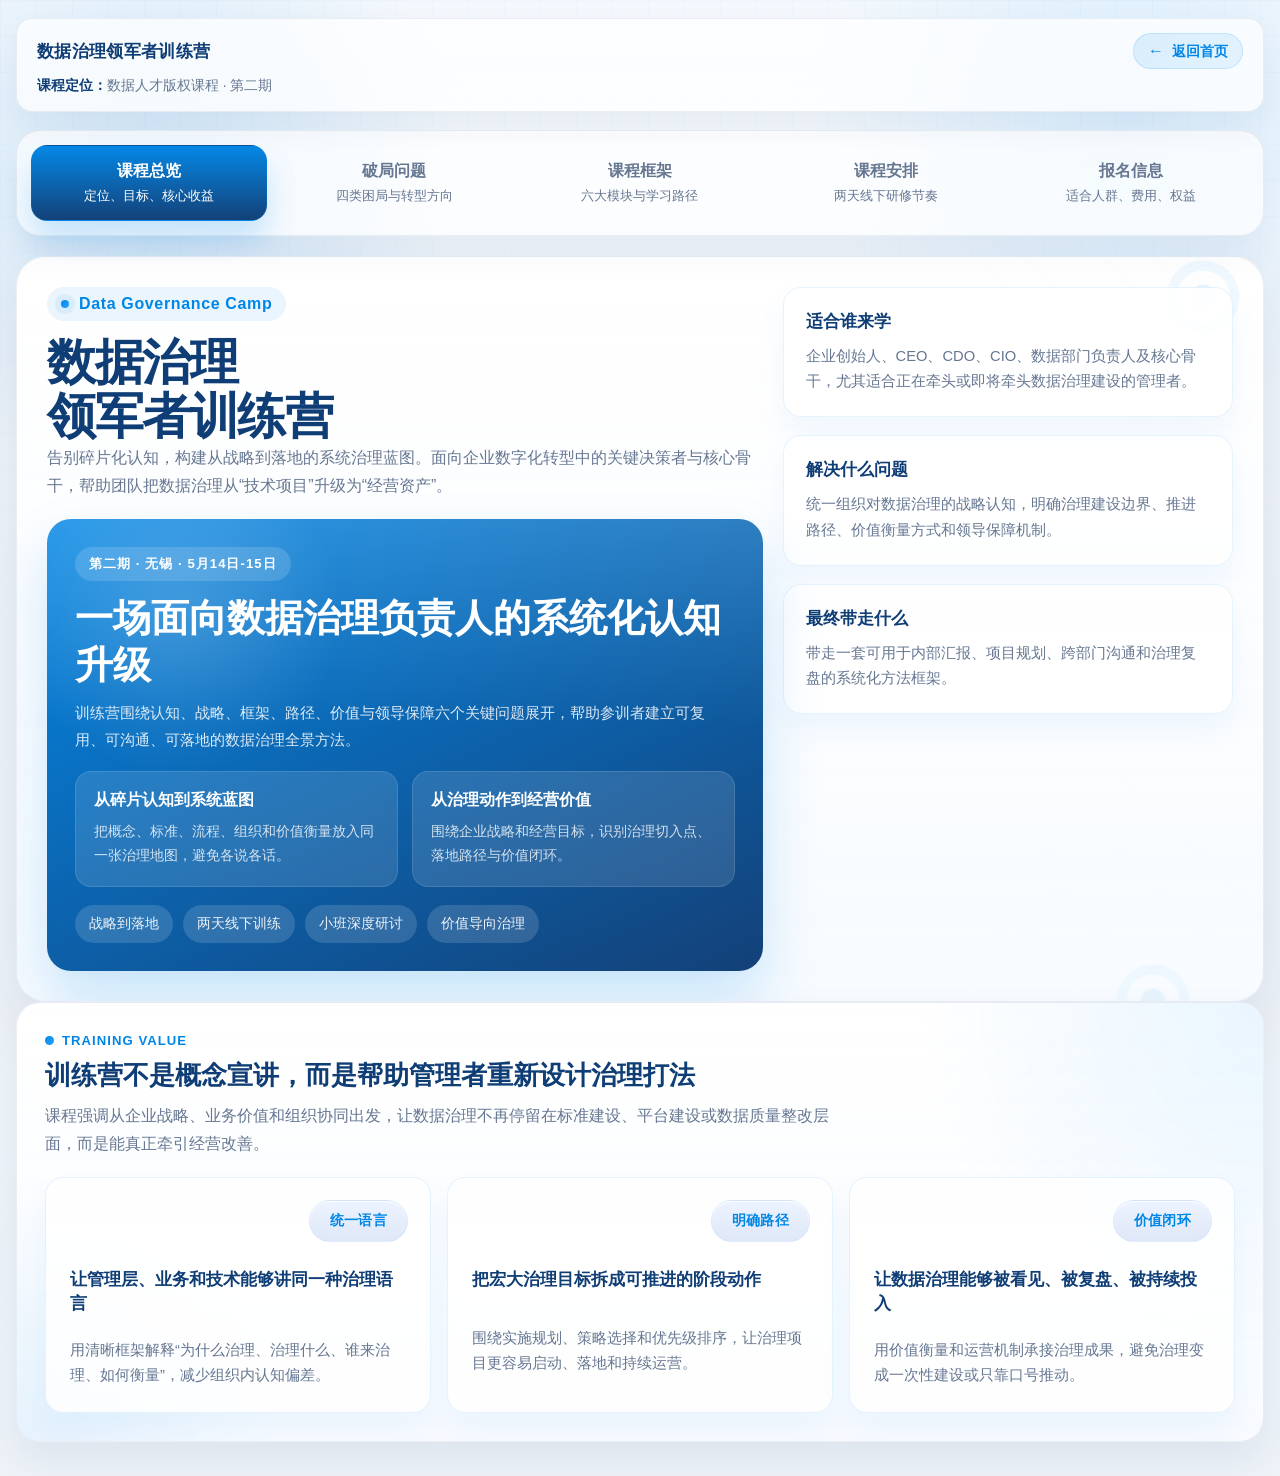
==== DataGovernanceLeaderCamp/index.html @ 1e682a02 "Add data governance leader camp page" ====
<!DOCTYPE html>
<html lang="zh-CN">
<head>
  <meta charset="UTF-8">
  <meta name="viewport" content="width=device-width, initial-scale=1.0">
  <title>数据治理领军者训练营</title>
  <meta name="description" content="数据治理领军者训练营专题页，基于课程海报内容结构化整理，覆盖课程总览、破局问题、课程框架、课程安排与报名信息。">
  <style>
    :root {
      --navy-900: #0f3d75;
      --navy-800: #006fc2;
      --navy-700: #0086e6;
      --sky-500: #27a4ff;
      --sky-300: #b7e2ff;
      --sky-200: #e2f4ff;
      --bg: #eef3f8;
      --paper: rgba(255, 255, 255, 0.92);
      --paper-strong: rgba(255, 255, 255, 0.98);
      --line: rgba(23, 52, 110, 0.12);
      --line-strong: rgba(23, 52, 110, 0.2);
      --text: #203554;
      --text-soft: #667792;
      --success: #1f9d62;
      --warning: #f5a31f;
      --danger: #d95b5b;
      --shadow-lg: 0 28px 72px rgba(23, 52, 110, 0.12);
      --shadow-md: 0 18px 40px rgba(23, 52, 110, 0.08);
      --radius-xl: 26px;
      --radius-lg: 18px;
      --radius-md: 14px;
      --radius-sm: 10px;
      --max-width: 1440px;
      --nav-height: 68px;
      --anim: 220ms cubic-bezier(.2, .8, .2, 1);
    }

    * {
      box-sizing: border-box;
    }

    html {
      scroll-behavior: smooth;
    }

    body {
      margin: 0;
      font-family: "Microsoft YaHei", "PingFang SC", "SF Pro Display", sans-serif;
      color: var(--text);
      background:
        radial-gradient(circle at 12% 12%, rgba(0, 134, 230, 0.15), transparent 18%),
        radial-gradient(circle at 88% 8%, rgba(39, 164, 255, 0.13), transparent 18%),
        linear-gradient(180deg, #f4f8fc 0%, var(--bg) 100%);
      overflow-x: hidden;
    }

    body::before {
      content: "";
      position: fixed;
      inset: 0;
      pointer-events: none;
      background-image:
        linear-gradient(rgba(0, 134, 230, 0.028) 1px, transparent 1px),
        linear-gradient(90deg, rgba(0, 134, 230, 0.028) 1px, transparent 1px);
      background-size: 36px 36px;
      mask-image: linear-gradient(180deg, rgba(0, 0, 0, 0.86), transparent 95%);
    }

    a {
      color: inherit;
      text-decoration: none;
    }

    button {
      font: inherit;
      color: inherit;
      cursor: pointer;
      border: 0;
      background: none;
    }

    h1,
    h2,
    h3,
    h4,
    p {
      margin: 0;
    }

    .shell {
      width: min(calc(100% - 32px), var(--max-width));
      margin: 0 auto;
      padding: 18px 0 34px;
      position: relative;
    }

    .topbar {
      position: sticky;
      top: 14px;
      z-index: 50;
      display: grid;
      gap: 6px;
      min-height: var(--nav-height);
      padding: 14px 20px;
      border-radius: 16px;
      background: rgba(255, 255, 255, 0.76);
      backdrop-filter: blur(18px);
      border: 1px solid rgba(23, 52, 110, 0.08);
      box-shadow: 0 14px 32px rgba(23, 52, 110, 0.06);
    }

    .topbar-head {
      display: flex;
      align-items: center;
      justify-content: space-between;
      gap: 14px;
    }

    .topbar-title {
      font-size: 1.08rem;
      font-weight: 800;
      letter-spacing: 0.02em;
      color: var(--navy-900);
    }

    .home-link {
      display: inline-flex;
      align-items: center;
      justify-content: center;
      gap: 8px;
      min-height: 36px;
      padding: 0 14px;
      border-radius: 999px;
      background: linear-gradient(135deg, rgba(0, 134, 230, 0.12), rgba(39, 164, 255, 0.1));
      border: 1px solid rgba(0, 134, 230, 0.14);
      color: var(--navy-700);
      font-size: 0.88rem;
      font-weight: 800;
      white-space: nowrap;
      transition: transform var(--anim), box-shadow var(--anim), border-color var(--anim);
    }

    .home-link:hover {
      transform: translateY(-1px);
      border-color: rgba(0, 134, 230, 0.22);
      box-shadow: 0 12px 22px rgba(0, 134, 230, 0.08);
    }

    .home-link::before {
      content: "←";
      font-size: 1rem;
      line-height: 1;
    }

    .topbar-meta {
      display: flex;
      align-items: center;
      gap: 18px;
      flex-wrap: wrap;
      font-size: 0.86rem;
      line-height: 1.6;
      color: var(--text-soft);
    }

    .topbar-meta strong {
      color: var(--navy-900);
    }

    .page {
      display: grid;
      gap: 20px;
      margin-top: 18px;
    }

    .tabs-wrap {
      border-radius: 24px;
      background: rgba(255, 255, 255, 0.72);
      border: 1px solid rgba(23, 52, 110, 0.08);
      backdrop-filter: blur(14px);
      box-shadow: 0 18px 36px rgba(23, 52, 110, 0.05);
      padding: 14px;
      position: sticky;
      top: calc(14px + var(--nav-height) + 10px);
      z-index: 40;
    }

    .tabs {
      display: grid;
      grid-template-columns: repeat(5, minmax(0, 1fr));
      gap: 10px;
    }

    .tab-btn {
      display: grid;
      gap: 4px;
      align-items: center;
      justify-items: center;
      min-height: 76px;
      padding: 14px 12px;
      border-radius: 16px;
      border: 1px solid transparent;
      color: var(--text-soft);
      transition: transform var(--anim), box-shadow var(--anim), border-color var(--anim), background var(--anim), color var(--anim);
    }

    .tab-btn strong {
      font-size: 1rem;
      color: inherit;
    }

    .tab-btn span {
      font-size: 0.84rem;
      text-align: center;
    }

    .tab-btn:hover {
      transform: translateY(-1px);
      background: rgba(255, 255, 255, 0.76);
      border-color: rgba(23, 52, 110, 0.1);
    }

    .tab-btn.is-active {
      color: #fff;
      background: linear-gradient(180deg, rgba(0, 134, 230, 0.98), rgba(15, 61, 117, 0.98));
      border-color: rgba(0, 134, 230, 0.28);
      box-shadow: 0 18px 30px rgba(0, 134, 230, 0.2);
    }

    .tab-btn.is-active strong,
    .tab-btn.is-active span {
      color: #fff;
    }

    .tab-panel {
      display: none;
      animation: fade-in 280ms ease;
    }

    .tab-panel.is-active {
      display: block;
    }

    @keyframes fade-in {
      from {
        opacity: 0;
        transform: translateY(8px);
      }
      to {
        opacity: 1;
        transform: translateY(0);
      }
    }

    .panel-shell {
      display: grid;
      gap: 18px;
    }

    .hero,
    .section-card {
      position: relative;
      overflow: hidden;
      border-radius: 24px;
      background:
        linear-gradient(180deg, rgba(255, 255, 255, 0.98), rgba(248, 251, 255, 0.92));
      border: 1px solid rgba(23, 52, 110, 0.08);
      box-shadow: var(--shadow-md);
      padding: 28px;
    }

    .hero {
      border-radius: 30px;
      box-shadow: var(--shadow-lg);
      padding: 30px;
    }

    .hero::before,
    .hero::after,
    .section-card::before {
      content: "";
      position: absolute;
      pointer-events: none;
    }

    .hero::before,
    .hero::after {
      inset: auto;
      width: 360px;
      height: 360px;
      border-radius: 22px;
      transform: rotate(45deg);
      background:
        radial-gradient(circle, rgba(0, 134, 230, 0.22) 0 12px, transparent 13px 26px, rgba(39, 164, 255, 0.16) 27px 36px, transparent 37px),
        linear-gradient(180deg, rgba(255, 255, 255, 0.08), transparent);
      opacity: 0.42;
      filter: blur(0.2px);
    }

    .hero::before {
      right: -120px;
      top: -140px;
    }

    .hero::after {
      right: -70px;
      bottom: -180px;
      opacity: 0.28;
    }

    .section-card::before {
      inset: 0;
      background:
        radial-gradient(circle at 100% 0, rgba(39, 164, 255, 0.1), transparent 26%),
        radial-gradient(circle at 0 100%, rgba(0, 134, 230, 0.08), transparent 20%);
    }

    .hero-grid,
    .section-inner,
    .section-header,
    .grid-2,
    .grid-3,
    .grid-4,
    .timeline-grid,
    .fee-grid {
      position: relative;
      z-index: 1;
    }

    .hero-grid,
    .hero-main-column,
    .hero-side-column,
    .hero-side-stack {
      display: grid;
      gap: 18px;
    }

    .hero-layout {
      display: grid;
      grid-template-columns: minmax(0, 1.35fr) minmax(340px, 0.85fr);
      gap: 20px;
      align-items: start;
    }

    .eyebrow {
      display: inline-flex;
      align-items: center;
      gap: 10px;
      width: fit-content;
      padding: 8px 14px;
      border-radius: 999px;
      background: rgba(0, 134, 230, 0.08);
      color: var(--navy-700);
      font-weight: 700;
      letter-spacing: 0.04em;
    }

    .eyebrow::before {
      content: "";
      width: 8px;
      height: 8px;
      border-radius: 999px;
      background: linear-gradient(135deg, var(--navy-700), var(--sky-500));
      box-shadow: 0 0 0 6px rgba(0, 134, 230, 0.08);
    }

    .hero h1 {
      margin-top: 14px;
      font-size: clamp(2rem, 3.8vw, 3.3rem);
      line-height: 1.12;
      letter-spacing: -0.03em;
      color: var(--navy-900);
    }

    .subtitle {
      max-width: 780px;
      font-size: 1rem;
      line-height: 1.78;
      color: var(--text-soft);
    }

    .hero-core-card {
      position: relative;
      border-radius: 24px;
      padding: 28px;
      overflow: hidden;
      background: linear-gradient(155deg, rgba(0, 134, 230, 0.98), rgba(15, 61, 117, 0.98));
      color: #fff;
      box-shadow: 0 30px 58px rgba(0, 134, 230, 0.2);
      display: grid;
      gap: 18px;
    }

    .hero-core-card::before {
      content: "";
      position: absolute;
      inset: 0;
      pointer-events: none;
      background:
        radial-gradient(circle at 18% 20%, rgba(255, 255, 255, 0.16), transparent 24%),
        linear-gradient(180deg, rgba(255, 255, 255, 0.14), transparent 46%);
    }

    .hero-core-top,
    .hero-core-main,
    .hero-core-bottom {
      position: relative;
      z-index: 1;
    }

    .hero-core-tag,
    .status {
      display: inline-flex;
      align-items: center;
      justify-content: center;
      width: fit-content;
      min-height: 34px;
      padding: 0 14px;
      border-radius: 999px;
      font-size: 0.82rem;
      font-weight: 800;
      letter-spacing: 0.08em;
    }

    .hero-core-tag {
      background: rgba(255, 255, 255, 0.14);
    }

    .badge {
      display: inline-flex;
      align-items: center;
      justify-content: center;
      min-height: 42px;
      padding: 0 20px;
      border-radius: 999px;
      background: linear-gradient(180deg, #edf3ff, #dfe8f8);
      color: var(--navy-700);
      font-size: 0.88rem;
      font-weight: 800;
      letter-spacing: 0.02em;
      box-shadow: inset 0 1px 0 rgba(255, 255, 255, 0.9);
      border: 1px solid rgba(0, 134, 230, 0.06);
    }

    .hero-core-card h2 {
      margin-top: 14px;
      font-size: clamp(1.7rem, 3vw, 2.4rem);
      line-height: 1.22;
    }

    .hero-core-card p {
      margin-top: 10px;
      max-width: 640px;
      color: rgba(255, 255, 255, 0.86);
      line-height: 1.78;
      font-size: 0.96rem;
    }

    .hero-pair {
      display: grid;
      grid-template-columns: repeat(2, minmax(0, 1fr));
      gap: 14px;
    }

    .hero-pair-card {
      border-radius: 16px;
      padding: 18px;
      background: rgba(255, 255, 255, 0.12);
      border: 1px solid rgba(255, 255, 255, 0.12);
      backdrop-filter: blur(8px);
    }

    .hero-pair-card strong {
      display: block;
      font-size: 1rem;
      color: #fff;
    }

    .hero-pair-card span {
      display: block;
      margin-top: 8px;
      color: rgba(255, 255, 255, 0.8);
      font-size: 0.9rem;
      line-height: 1.68;
    }

    .hero-pill-row {
      display: flex;
      flex-wrap: wrap;
      gap: 10px;
    }

    .hero-pill-row span {
      display: inline-flex;
      align-items: center;
      min-height: 38px;
      padding: 0 14px;
      border-radius: 999px;
      background: rgba(255, 255, 255, 0.14);
      font-size: 0.88rem;
      color: rgba(255, 255, 255, 0.92);
    }

    .hero-side-card,
    .info-card,
    .timeline-card,
    .fee-card {
      border-radius: 18px;
      padding: 22px;
      background: rgba(255, 255, 255, 0.86);
      border: 1px solid rgba(0, 134, 230, 0.1);
      box-shadow: 0 16px 30px rgba(0, 134, 230, 0.06);
    }

    .info-card,
    .fee-card,
    .module-card {
      display: grid;
      gap: 12px;
      min-height: 100%;
    }

    .tagged-card {
      position: relative;
      padding: 90px 24px 24px;
      overflow: hidden;
    }

    .tagged-card .badge {
      position: absolute;
      top: 22px;
      right: 22px;
    }

    .hero-side-card h3,
    .info-card h3,
    .timeline-card h3,
    .fee-card h3 {
      font-size: 1.05rem;
      color: var(--navy-900);
      line-height: 1.42;
    }

    .hero-side-card p,
    .info-card p,
    .timeline-card p,
    .fee-card p {
      margin-top: 10px;
      color: var(--text-soft);
      line-height: 1.72;
      font-size: 0.92rem;
    }

    .section-header {
      display: flex;
      align-items: flex-end;
      justify-content: space-between;
      gap: 18px;
      margin-bottom: 20px;
    }

    .section-kicker {
      display: inline-flex;
      align-items: center;
      gap: 8px;
      font-size: 0.82rem;
      color: var(--navy-700);
      font-weight: 800;
      letter-spacing: 0.08em;
      text-transform: uppercase;
    }

    .section-kicker::before {
      content: "";
      width: 9px;
      height: 9px;
      border-radius: 999px;
      background: linear-gradient(135deg, var(--navy-700), var(--sky-500));
    }

    .section-title {
      margin-top: 10px;
      font-size: clamp(1.28rem, 2vw, 1.7rem);
      line-height: 1.32;
      color: var(--navy-900);
    }

    .section-desc {
      max-width: 800px;
      margin-top: 10px;
      font-size: 0.98rem;
      line-height: 1.74;
      color: var(--text-soft);
    }

    .section-note {
      flex-shrink: 0;
      max-width: 320px;
      padding: 14px 16px;
      border-radius: 14px;
      background: rgba(3, 93, 207, 0.07);
      color: var(--navy-900);
      font-size: 0.9rem;
      line-height: 1.65;
    }

    .grid-2,
    .grid-3,
    .grid-4,
    .timeline-grid,
    .fee-grid {
      display: grid;
      gap: 16px;
    }

    .grid-2 {
      grid-template-columns: repeat(2, minmax(0, 1fr));
    }

    .grid-3 {
      grid-template-columns: repeat(3, minmax(0, 1fr));
    }

    .grid-4 {
      grid-template-columns: repeat(4, minmax(0, 1fr));
    }

    .status {
      background: rgba(31, 157, 98, 0.12);
      color: var(--success);
    }

    .list {
      display: grid;
      gap: 10px;
      margin-top: 14px;
    }

    .list-item {
      display: flex;
      align-items: flex-start;
      gap: 10px;
      color: var(--text);
      font-size: 0.92rem;
      line-height: 1.7;
    }

    .list-item::before {
      content: "";
      flex-shrink: 0;
      width: 10px;
      height: 10px;
      margin-top: 7px;
      border-radius: 999px;
      background: linear-gradient(135deg, var(--navy-700), var(--sky-500));
      box-shadow: 0 0 0 5px rgba(3, 93, 207, 0.08);
    }

    .contrast-card {
      position: relative;
      min-height: 100%;
      border-radius: 22px;
      padding: 28px;
      color: rgba(255, 255, 255, 0.94);
      display: grid;
      gap: 12px;
    }

    .contrast-card.is-muted {
      background: linear-gradient(180deg, rgba(121, 136, 161, 0.98), rgba(94, 111, 139, 0.98));
      box-shadow: 0 20px 36px rgba(98, 114, 143, 0.2);
    }

    .contrast-card.is-primary {
      background: linear-gradient(180deg, rgba(0, 134, 230, 0.98), rgba(15, 61, 117, 0.98));
      box-shadow: 0 22px 42px rgba(0, 134, 230, 0.16);
    }

    .contrast-card h3 {
      color: #fff;
      line-height: 1.42;
    }

    .contrast-card p {
      margin-top: 10px;
      color: rgba(255, 255, 255, 0.78);
      line-height: 1.7;
      font-size: 0.94rem;
    }

    .contrast-card .list-item {
      color: rgba(255, 255, 255, 0.92);
    }

    .contrast-card .list-item::before {
      background: linear-gradient(135deg, #ffffff, var(--sky-300));
      box-shadow: 0 0 0 5px rgba(255, 255, 255, 0.1);
    }

    .module-card {
      border-radius: 18px;
      background: rgba(255, 255, 255, 0.84);
      border: 1px solid rgba(23, 52, 110, 0.08);
      box-shadow: 0 14px 28px rgba(23, 52, 110, 0.04);
    }

    .module-card h3 {
      color: var(--navy-900);
      font-size: 1.08rem;
      line-height: 1.42;
    }

    .module-card p {
      color: var(--text-soft);
      line-height: 1.72;
      font-size: 0.93rem;
    }

    .architecture {
      display: grid;
      grid-template-columns: minmax(0, 0.9fr) minmax(0, 1.2fr) minmax(0, 0.9fr);
      gap: 12px;
      align-items: stretch;
    }

    .wing-card,
    .core-card {
      position: relative;
      min-height: 228px;
      border-radius: 16px;
      padding: 20px;
      background: rgba(255, 255, 255, 0.94);
      border: 1px solid rgba(23, 52, 110, 0.08);
    }

    .core-card {
      background: linear-gradient(160deg, rgba(0, 134, 230, 0.95), rgba(15, 61, 117, 0.95));
      color: #fff;
      box-shadow: 0 24px 44px rgba(0, 134, 230, 0.2);
    }

    .arch-label {
      display: inline-flex;
      align-items: center;
      padding: 7px 11px;
      border-radius: 999px;
      background: rgba(0, 134, 230, 0.08);
      color: var(--navy-700);
      font-size: 0.76rem;
      font-weight: 800;
      letter-spacing: 0.08em;
      text-transform: uppercase;
    }

    .core-card .arch-label {
      background: rgba(255, 255, 255, 0.14);
      color: rgba(255, 255, 255, 0.92);
    }

    .arch-title {
      margin-top: 16px;
      font-size: 1.28rem;
      font-weight: 800;
      line-height: 1.35;
    }

    .arch-copy {
      margin-top: 12px;
      font-size: 0.92rem;
      line-height: 1.72;
      color: var(--text-soft);
    }

    .core-card .arch-copy {
      color: rgba(255, 255, 255, 0.86);
    }

    .timeline-grid {
      grid-template-columns: repeat(2, minmax(0, 1fr));
      align-items: start;
    }

    .timeline-card {
      display: grid;
      gap: 12px;
      padding: 24px;
    }

    .timeline-head {
      display: flex;
      align-items: center;
      justify-content: space-between;
      gap: 12px;
      padding-bottom: 12px;
      border-bottom: 1px solid rgba(23, 52, 110, 0.08);
    }

    .timeline-head strong {
      color: var(--navy-900);
      font-size: 1.2rem;
    }

    .session {
      display: grid;
      grid-template-columns: 112px minmax(0, 1fr);
      gap: 14px;
      align-items: stretch;
      padding: 14px;
      border-radius: 14px;
      background: rgba(0, 134, 230, 0.05);
      border: 1px solid rgba(0, 134, 230, 0.08);
    }

    .session time {
      color: var(--navy-700);
      font-weight: 800;
      line-height: 1.45;
    }

    .session strong {
      display: block;
      color: var(--navy-900);
      line-height: 1.5;
    }

    .session span {
      display: block;
      margin-top: 6px;
      color: var(--text-soft);
      line-height: 1.64;
      font-size: 0.9rem;
    }

    .fee-grid {
      grid-template-columns: minmax(0, 1fr) minmax(0, 1fr);
    }

    .price-row {
      display: flex;
      align-items: baseline;
      gap: 12px;
      flex-wrap: wrap;
      margin-top: 14px;
    }

    .price {
      font-size: clamp(2rem, 4vw, 3.2rem);
      line-height: 1;
      color: var(--navy-700);
      font-weight: 900;
      letter-spacing: -0.04em;
    }

    .old-price {
      color: var(--text-soft);
      text-decoration: line-through;
      font-weight: 700;
    }

    @media (max-width: 1180px) {
      .hero-layout,
      .architecture,
      .grid-3,
      .grid-4 {
        grid-template-columns: 1fr;
      }

      .grid-4 {
        grid-template-columns: repeat(2, minmax(0, 1fr));
      }
    }

    @media (max-width: 920px) {
      .topbar,
      .tabs-wrap {
        position: static;
      }

      .tabs {
        display: flex;
        gap: 10px;
        overflow-x: auto;
        padding-bottom: 4px;
        scrollbar-width: none;
      }

      .tabs::-webkit-scrollbar {
        display: none;
      }

      .tab-btn {
        flex: 0 0 180px;
        justify-items: start;
        text-align: left;
      }

      .hero-layout,
      .hero-pair,
      .grid-2,
      .timeline-grid,
      .fee-grid {
        grid-template-columns: 1fr;
      }

      .section-header {
        flex-direction: column;
        align-items: flex-start;
      }

      .section-note {
        max-width: none;
      }
    }

    @media (max-width: 640px) {
      .shell {
        width: min(calc(100% - 18px), var(--max-width));
      }

      .hero,
      .section-card {
        padding: 22px;
      }

      .topbar {
        padding: 16px;
        border-radius: 16px;
      }

      .topbar-head {
        align-items: flex-start;
        flex-direction: column;
        gap: 10px;
      }

      .topbar-meta {
        display: grid;
        gap: 4px;
      }

      .tab-btn {
        min-height: 68px;
      }

      .grid-4 {
        grid-template-columns: 1fr;
      }

      .session {
        grid-template-columns: 1fr;
      }
    }
  </style>
</head>
<body>
  <div class="shell">
    <header class="topbar">
      <div class="topbar-head">
        <div class="topbar-title">数据治理领军者训练营</div>
        <a class="home-link" href="../">返回首页</a>
      </div>
      <div class="topbar-meta">
        <span><strong>课程定位：</strong>数据人才版权课程 · 第二期</span>
      </div>
    </header>

    <main class="page">
      <section class="tabs-wrap" aria-label="内容切换区">
        <div class="tabs" role="tablist" aria-label="数据治理领军者训练营页面目录">
          <button class="tab-btn is-active" role="tab" aria-selected="true" aria-controls="tab-home" id="btn-home" data-tab="home">
            <strong>课程总览</strong>
            <span>定位、目标、核心收益</span>
          </button>
          <button class="tab-btn" role="tab" aria-selected="false" aria-controls="tab-challenges" id="btn-challenges" data-tab="challenges">
            <strong>破局问题</strong>
            <span>四类困局与转型方向</span>
          </button>
          <button class="tab-btn" role="tab" aria-selected="false" aria-controls="tab-framework" id="btn-framework" data-tab="framework">
            <strong>课程框架</strong>
            <span>六大模块与学习路径</span>
          </button>
          <button class="tab-btn" role="tab" aria-selected="false" aria-controls="tab-schedule" id="btn-schedule" data-tab="schedule">
            <strong>课程安排</strong>
            <span>两天线下研修节奏</span>
          </button>
          <button class="tab-btn" role="tab" aria-selected="false" aria-controls="tab-signup" id="btn-signup" data-tab="signup">
            <strong>报名信息</strong>
            <span>适合人群、费用、权益</span>
          </button>
        </div>
      </section>

      <section class="tab-panels">
        <div class="tab-panel is-active" id="tab-home" role="tabpanel" aria-labelledby="btn-home">
          <section class="hero">
            <div class="hero-grid">
              <div class="hero-layout">
                <div class="hero-main-column">
                  <div>
                    <span class="eyebrow">Data Governance Camp</span>
                    <h1>数据治理<br>领军者训练营</h1>
                    <p class="subtitle">告别碎片化认知，构建从战略到落地的系统治理蓝图。面向企业数字化转型中的关键决策者与核心骨干，帮助团队把数据治理从“技术项目”升级为“经营资产”。</p>
                  </div>

                  <article class="hero-core-card">
                    <div class="hero-core-top">
                      <span class="hero-core-tag">第二期 · 无锡 · 5月14日-15日</span>
                      <h2>一场面向数据治理负责人的系统化认知升级</h2>
                      <p>训练营围绕认知、战略、框架、路径、价值与领导保障六个关键问题展开，帮助参训者建立可复用、可沟通、可落地的数据治理全景方法。</p>
                    </div>

                    <div class="hero-core-main">
                      <div class="hero-pair">
                        <div class="hero-pair-card">
                          <strong>从碎片认知到系统蓝图</strong>
                          <span>把概念、标准、流程、组织和价值衡量放入同一张治理地图，避免各说各话。</span>
                        </div>
                        <div class="hero-pair-card">
                          <strong>从治理动作到经营价值</strong>
                          <span>围绕企业战略和经营目标，识别治理切入点、落地路径与价值闭环。</span>
                        </div>
                      </div>
                    </div>

                    <div class="hero-core-bottom">
                      <div class="hero-pill-row">
                        <span>战略到落地</span>
                        <span>两天线下训练</span>
                        <span>小班深度研讨</span>
                        <span>价值导向治理</span>
                      </div>
                    </div>
                  </article>
                </div>

                <div class="hero-side-column">
                  <article class="hero-side-card">
                    <h3>适合谁来学</h3>
                    <p>企业创始人、CEO、CDO、CIO、数据部门负责人及核心骨干，尤其适合正在牵头或即将牵头数据治理建设的管理者。</p>
                  </article>
                  <article class="hero-side-card">
                    <h3>解决什么问题</h3>
                    <p>统一组织对数据治理的战略认知，明确治理建设边界、推进路径、价值衡量方式和领导保障机制。</p>
                  </article>
                  <article class="hero-side-card">
                    <h3>最终带走什么</h3>
                    <p>带走一套可用于内部汇报、项目规划、跨部门沟通和治理复盘的系统化方法框架。</p>
                  </article>
                </div>
              </div>
            </div>
          </section>

          <div class="panel-shell">
            <section class="section-card">
              <div class="section-header">
                <div>
                  <div class="section-kicker">Training Value</div>
                  <h2 class="section-title">训练营不是概念宣讲，而是帮助管理者重新设计治理打法</h2>
                  <p class="section-desc">课程强调从企业战略、业务价值和组织协同出发，让数据治理不再停留在标准建设、平台建设或数据质量整改层面，而是能真正牵引经营改善。</p>
                </div>
              </div>

              <div class="grid-3">
                <article class="info-card tagged-card">
                  <span class="badge">统一语言</span>
                  <h3>让管理层、业务和技术能够讲同一种治理语言</h3>
                  <p>用清晰框架解释“为什么治理、治理什么、谁来治理、如何衡量”，减少组织内认知偏差。</p>
                </article>
                <article class="info-card tagged-card">
                  <span class="badge">明确路径</span>
                  <h3>把宏大治理目标拆成可推进的阶段动作</h3>
                  <p>围绕实施规划、策略选择和优先级排序，让治理项目更容易启动、落地和持续运营。</p>
                </article>
                <article class="info-card tagged-card">
                  <span class="badge">价值闭环</span>
                  <h3>让数据治理能够被看见、被复盘、被持续投入</h3>
                  <p>用价值衡量和运营机制承接治理成果，避免治理变成一次性建设或只靠口号推动。</p>
                </article>
              </div>
            </section>
          </div>
        </div>

        <div class="tab-panel" id="tab-challenges" role="tabpanel" aria-labelledby="btn-challenges">
          <div class="panel-shell">
            <section class="section-card">
              <div class="section-header">
                <div>
                  <div class="section-kicker">Enterprise Challenges</div>
                  <h2 class="section-title">数据驱动时代，企业最常见的四类治理困局</h2>
                  <p class="section-desc">海报中的核心判断是：很多企业不是没有做数据治理，而是治理认知、战略连接、落地路径和成效衡量没有形成闭环。</p>
                </div>
              </div>

              <div class="grid-4">
                <article class="info-card tagged-card">
                  <span class="badge">战略之困</span>
                  <h3>数据治理与业务战略脱节</h3>
                  <p>治理动作容易被理解成技术团队的内部工作，难以支撑企业战略、业务增长和经营决策。</p>
                </article>
                <article class="info-card tagged-card">
                  <span class="badge">认知之困</span>
                  <h3>治理价值难以获得高层共识</h3>
                  <p>组织把数据治理看成纯 IT 项目，投入、优先级和协同机制都难以稳定获得支持。</p>
                </article>
                <article class="info-card tagged-card">
                  <span class="badge">落地之困</span>
                  <h3>概念很多，但不知道如何开局</h3>
                  <p>标准、口径、流程、职责、平台、质量问题交织在一起，推进时容易无从下手。</p>
                </article>
                <article class="info-card tagged-card">
                  <span class="badge">成效之困</span>
                  <h3>大量投入后成效仍然不清晰</h3>
                  <p>数据质量、应用效率和业务收益难以量化，导致治理项目后续投入与运营动力不足。</p>
                </article>
              </div>
            </section>

            <section class="section-card">
              <div class="section-header">
                <div>
                  <div class="section-kicker">Breakthrough Logic</div>
                  <h2 class="section-title">破局关键：从粗放治理走向系统化、精细化、价值导向</h2>
                  <p class="section-desc">训练营将治理问题放回企业数字化转型的全局中，从“做了什么”转向“为什么做、先做什么、如何持续产生价值”。</p>
                </div>
              </div>

              <div class="grid-2">
                <article class="contrast-card is-muted">
                  <h3>传统推进方式的问题</h3>
                  <p>以项目、系统或局部问题为中心，容易形成临时补丁式治理，短期看有动作，长期看难沉淀。</p>
                  <div class="list">
                    <div class="list-item">先建标准，后找场景，业务参与感弱。</div>
                    <div class="list-item">重平台和工具，轻组织机制与运营闭环。</div>
                    <div class="list-item">治理目标过大，缺少阶段性价值证明。</div>
                  </div>
                </article>
                <article class="contrast-card is-primary">
                  <h3>训练营倡导的治理方式</h3>
                  <p>以战略目标与经营问题为牵引，搭建治理蓝图、选择切入路径、建立价值度量与领导保障机制。</p>
                  <div class="list">
                    <div class="list-item">围绕业务价值定义治理优先级。</div>
                    <div class="list-item">用全景框架协调标准、质量、组织和平台。</div>
                    <div class="list-item">通过衡量、运营和复盘让治理持续进化。</div>
                  </div>
                </article>
              </div>
            </section>
          </div>
        </div>

        <div class="tab-panel" id="tab-framework" role="tabpanel" aria-labelledby="btn-framework">
          <div class="panel-shell">
            <section class="section-card">
              <div class="section-header">
                <div>
                  <div class="section-kicker">Course Framework</div>
                  <h2 class="section-title">六大模块：把数据治理从“知道概念”推进到“能带队落地”</h2>
                  <p class="section-desc">课程按认知升级、战略连接、体系搭建、路径落地、价值运营和领导保障展开，形成一条完整学习路径。</p>
                </div>
              </div>

              <div class="grid-3">
                <article class="module-card tagged-card">
                  <span class="badge">模块一</span>
                  <h3>认知革新</h3>
                  <p>理解数据治理为什么不能只停留在技术或成本视角，建立“数据即经营资产”的管理认知。</p>
                </article>
                <article class="module-card tagged-card">
                  <span class="badge">模块二</span>
                  <h3>战略定位</h3>
                  <p>从企业战略出发，明确数据治理在组织增长、效率提升、风险管控和管理升级中的位置。</p>
                </article>
                <article class="module-card tagged-card">
                  <span class="badge">模块三</span>
                  <h3>全景地图</h3>
                  <p>建立数据治理核心框架，理解标准、质量、安全、组织、流程、平台与运营之间的关系。</p>
                </article>
                <article class="module-card tagged-card">
                  <span class="badge">模块四</span>
                  <h3>实施路径</h3>
                  <p>规划数据治理实施节奏，选择适配企业现状的切入点、建设阶段与推进策略。</p>
                </article>
                <article class="module-card tagged-card">
                  <span class="badge">模块五</span>
                  <h3>价值闭环</h3>
                  <p>设计治理价值衡量、持续运营和复盘机制，让治理成果能够被看见、被评价、被迭代。</p>
                </article>
                <article class="module-card tagged-card">
                  <span class="badge">模块六</span>
                  <h3>领导保障</h3>
                  <p>建立顶层架构与场域协同机制，让高层支持、跨部门协作和组织责任真正落到行动上。</p>
                </article>
              </div>
            </section>

            <section class="section-card">
              <div class="section-header">
                <div>
                  <div class="section-kicker">Learning Map</div>
                  <h2 class="section-title">学习地图：先达成共识，再形成路径，最终闭环运营</h2>
                </div>
              </div>

              <div class="architecture">
                <article class="wing-card">
                  <span class="arch-label">Step 01</span>
                  <div class="arch-title">认知与战略</div>
                  <p class="arch-copy">先回答“为什么治理”和“治理为谁服务”，把数据治理与企业战略、经营目标和高层关注点连接起来。</p>
                </article>
                <article class="core-card">
                  <span class="arch-label">Core</span>
                  <div class="arch-title">系统治理蓝图</div>
                  <p class="arch-copy">以全景地图为核心，把治理对象、治理机制、实施路径和价值衡量放入一张可沟通的框架图。</p>
                </article>
                <article class="wing-card">
                  <span class="arch-label">Step 02</span>
                  <div class="arch-title">落地与保障</div>
                  <p class="arch-copy">通过实施路径、价值闭环和领导保障，把治理从一次性项目变成可持续运营的组织能力。</p>
                </article>
              </div>
            </section>
          </div>
        </div>

        <div class="tab-panel" id="tab-schedule" role="tabpanel" aria-labelledby="btn-schedule">
          <div class="panel-shell">
            <section class="section-card">
              <div class="section-header">
                <div>
                  <div class="section-kicker">Schedule</div>
                  <h2 class="section-title">课程安排：无锡 · 5月14日-15日 · 两天线下训练</h2>
                  <p class="section-desc">按海报信息整理两天学习节奏，上午建立认知与路径，下午进入框架、运营和领导保障等关键专题。</p>
                </div>
                <div class="section-note">地点信息以正式报名通知为准；页面中的课程节奏用于内部查看与传播准备。</div>
              </div>

              <div class="timeline-grid">
                <article class="timeline-card">
                  <div class="timeline-head">
                    <strong>Day 1</strong>
                    <span class="status">5月14日</span>
                  </div>
                  <div class="session">
                    <time>9:00 - 9:20</time>
                    <div>
                      <strong>走进帆软，帆软大牛参观</strong>
                      <span>通过企业参访快速进入学习场域，建立对帆软数字化实践的直观感知。</span>
                    </div>
                  </div>
                  <div class="session">
                    <time>9:20 - 9:50</time>
                    <div>
                      <strong>欢迎仪式，训练营开场致辞</strong>
                      <span>明确训练目标、课程节奏与参训共识。</span>
                    </div>
                  </div>
                  <div class="session">
                    <time>10:00 - 12:00</time>
                    <div>
                      <strong>模块一：认知革新</strong>
                      <span>数据治理：从成本中心到经营资产。</span>
                    </div>
                  </div>
                  <div class="session">
                    <time>12:00 - 14:00</time>
                    <div>
                      <strong>用餐与午休</strong>
                      <span>午餐、茶歇与交流时间。</span>
                    </div>
                  </div>
                  <div class="session">
                    <time>14:00 - 18:00</time>
                    <div>
                      <strong>模块二：战略定位</strong>
                      <span>从企业战略到数据治理的升维定位。</span>
                    </div>
                  </div>
                  <div class="session">
                    <time>14:00 - 18:00</time>
                    <div>
                      <strong>模块三：全景地图</strong>
                      <span>数据治理的核心框架与运行逻辑。</span>
                    </div>
                  </div>
                </article>

                <article class="timeline-card">
                  <div class="timeline-head">
                    <strong>Day 2</strong>
                    <span class="status">5月15日</span>
                  </div>
                  <div class="session">
                    <time>9:00 - 12:00</time>
                    <div>
                      <strong>模块四：实施路径</strong>
                      <span>数据治理实施规划、落地与策略选择。</span>
                    </div>
                  </div>
                  <div class="session">
                    <time>12:00 - 14:00</time>
                    <div>
                      <strong>用餐与午休</strong>
                      <span>午餐、茶歇与小组交流时间。</span>
                    </div>
                  </div>
                  <div class="session">
                    <time>14:00 - 18:00</time>
                    <div>
                      <strong>模块五：价值闭环</strong>
                      <span>数据治理的衡量、运营和复盘。</span>
                    </div>
                  </div>
                  <div class="session">
                    <time>14:00 - 18:00</time>
                    <div>
                      <strong>模块六：领导保障</strong>
                      <span>顶层架构与场域协同。</span>
                    </div>
                  </div>
                </article>
              </div>
            </section>
          </div>
        </div>

        <div class="tab-panel" id="tab-signup" role="tabpanel" aria-labelledby="btn-signup">
          <div class="panel-shell">
            <section class="section-card">
              <div class="section-header">
                <div>
                  <div class="section-kicker">Audience</div>
                  <h2 class="section-title">适合人群：企业数据治理的决策者、负责人和核心骨干</h2>
                  <p class="section-desc">课程更适合具备治理责任、项目推进责任或跨部门协同责任的人群参与，便于把学习成果带回企业内部落地。</p>
                </div>
              </div>

              <div class="grid-3">
                <article class="info-card tagged-card">
                  <span class="badge">战略决策层</span>
                  <h3>企业创始人 / CEO</h3>
                  <p>适合希望从企业战略和经营管理视角重新理解数据治理价值的业务一号位。</p>
                </article>
                <article class="info-card tagged-card">
                  <span class="badge">数字化负责人</span>
                  <h3>CDO / CIO / IT负责人</h3>
                  <p>适合需要统筹数字化建设、数据资产、数据平台和跨部门协同的核心负责人。</p>
                </article>
                <article class="info-card tagged-card">
                  <span class="badge">治理推进团队</span>
                  <h3>数据部门负责人及核心骨干</h3>
                  <p>适合需要负责治理规划、标准推进、数据质量、指标体系和日常运营的落地团队。</p>
                </article>
              </div>
            </section>

            <section class="section-card">
              <div class="section-header">
                <div>
                  <div class="section-kicker">Fee &amp; Benefits</div>
                  <h2 class="section-title">课程费用与报名权益</h2>
                  <p class="section-desc">费用信息按海报整理，具体报名名额、付款方式、发票和现场安排以正式通知为准。</p>
                </div>
              </div>

              <div class="fee-grid">
                <article class="fee-card tagged-card">
                  <span class="badge">早鸟价</span>
                  <div class="price-row">
                    <span class="price">2999</span>
                    <strong>元 / 人</strong>
                    <span class="old-price">原价 4999 元 / 人</span>
                  </div>
                  <p>费用包含两日培训、午餐及茶歇；不包含差旅费用。</p>
                </article>
                <article class="fee-card tagged-card">
                  <span class="badge">学习形式</span>
                  <h3>小班深度研讨，强调面对面交流</h3>
                  <p>海报信息显示总人数不超过 30 人，学习过程中包含分组研讨与现场交流，更适合管理者带着真实问题参与。</p>
                  <div class="list">
                    <div class="list-item">两天集中训练，减少碎片化学习。</div>
                    <div class="list-item">线下面对面交流，便于展开企业真实议题。</div>
                    <div class="list-item">课程内容覆盖战略、规划、运营与组织保障。</div>
                  </div>
                </article>
              </div>
            </section>

            <section class="section-card">
              <div class="section-header">
                <div>
                  <div class="section-kicker">Internal Usage</div>
                  <h2 class="section-title">内部传播建议：把训练营讲成“数据治理负责人的认知升级入口”</h2>
                  <p class="section-desc">对外沟通时可优先强调三点：系统蓝图、战略连接、价值闭环，避免只讲课程模块或培训价格。</p>
                </div>
              </div>

              <div class="grid-3">
                <article class="info-card">
                  <h3>一句话推荐</h3>
                  <p>如果客户正在做数据治理但组织共识不足、路径不清、成效难衡量，这门课适合帮管理层先统一打法。</p>
                </article>
                <article class="info-card">
                  <h3>推荐切入对象</h3>
                  <p>优先推荐给数据治理项目发起人、企业数字化负责人、经营管理负责人和数据部门负责人。</p>
                </article>
                <article class="info-card">
                  <h3>推荐使用场景</h3>
                  <p>可用于售前客户经营、治理专题活动转化、老客户增购触达和高层认知共创。</p>
                </article>
              </div>
            </section>
          </div>
        </div>
      </section>

    </main>
  </div>

  <script>
    const tabs = Array.from(document.querySelectorAll('.tab-btn'));
    const panels = Array.from(document.querySelectorAll('.tab-panel'));

    tabs.forEach((tab) => {
      tab.addEventListener('click', () => {
        const { tab: target } = tab.dataset;

        tabs.forEach((item) => {
          const active = item === tab;
          item.classList.toggle('is-active', active);
          item.setAttribute('aria-selected', String(active));
        });

        panels.forEach((panel) => {
          panel.classList.toggle('is-active', panel.id === `tab-${target}`);
        });
      });
    });
  </script>
</body>
</html>
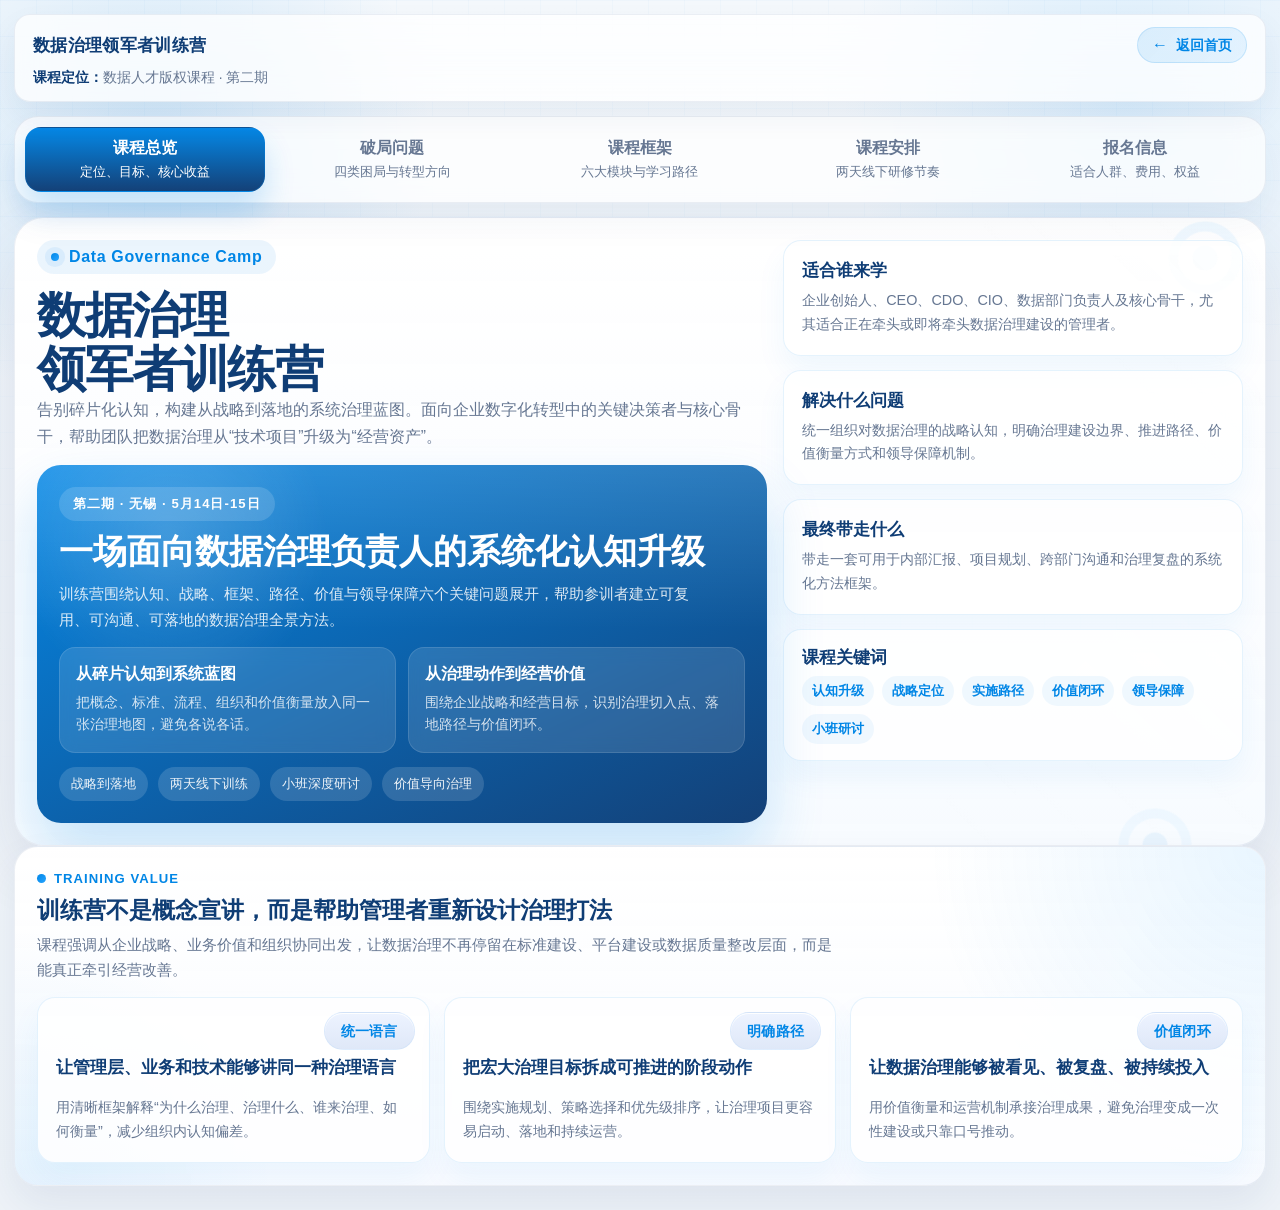
==== commit 9072cdd5: "Tighten leader camp page layout" ====
--- a/DataGovernanceLeaderCamp/index.html
+++ b/DataGovernanceLeaderCamp/index.html
@@ -87,9 +87,9 @@
     }
 
     .shell {
-      width: min(calc(100% - 32px), var(--max-width));
+      width: min(calc(100% - 28px), var(--max-width));
       margin: 0 auto;
-      padding: 18px 0 34px;
+      padding: 14px 0 24px;
       position: relative;
     }
 
@@ -98,9 +98,9 @@
       top: 14px;
       z-index: 50;
       display: grid;
-      gap: 6px;
+      gap: 4px;
       min-height: var(--nav-height);
-      padding: 14px 20px;
+      padding: 12px 18px;
       border-radius: 16px;
       background: rgba(255, 255, 255, 0.76);
       backdrop-filter: blur(18px);
@@ -167,8 +167,8 @@
 
     .page {
       display: grid;
-      gap: 20px;
-      margin-top: 18px;
+      gap: 14px;
+      margin-top: 14px;
     }
 
     .tabs-wrap {
@@ -177,7 +177,7 @@
       border: 1px solid rgba(23, 52, 110, 0.08);
       backdrop-filter: blur(14px);
       box-shadow: 0 18px 36px rgba(23, 52, 110, 0.05);
-      padding: 14px;
+      padding: 10px;
       position: sticky;
       top: calc(14px + var(--nav-height) + 10px);
       z-index: 40;
@@ -186,7 +186,7 @@
     .tabs {
       display: grid;
       grid-template-columns: repeat(5, minmax(0, 1fr));
-      gap: 10px;
+      gap: 8px;
     }
 
     .tab-btn {
@@ -194,8 +194,8 @@
       gap: 4px;
       align-items: center;
       justify-items: center;
-      min-height: 76px;
-      padding: 14px 12px;
+      min-height: 64px;
+      padding: 10px 12px;
       border-radius: 16px;
       border: 1px solid transparent;
       color: var(--text-soft);
@@ -252,7 +252,7 @@
 
     .panel-shell {
       display: grid;
-      gap: 18px;
+      gap: 14px;
     }
 
     .hero,
@@ -264,13 +264,13 @@
         linear-gradient(180deg, rgba(255, 255, 255, 0.98), rgba(248, 251, 255, 0.92));
       border: 1px solid rgba(23, 52, 110, 0.08);
       box-shadow: var(--shadow-md);
-      padding: 28px;
+      padding: 22px;
     }
 
     .hero {
       border-radius: 30px;
       box-shadow: var(--shadow-lg);
-      padding: 30px;
+      padding: 22px;
     }
 
     .hero::before,
@@ -330,13 +330,13 @@
     .hero-side-column,
     .hero-side-stack {
       display: grid;
-      gap: 18px;
+      gap: 14px;
     }
 
     .hero-layout {
       display: grid;
       grid-template-columns: minmax(0, 1.35fr) minmax(340px, 0.85fr);
-      gap: 20px;
+      gap: 16px;
       align-items: start;
     }
 
@@ -372,21 +372,21 @@
 
     .subtitle {
       max-width: 780px;
-      font-size: 1rem;
-      line-height: 1.78;
+      font-size: 0.98rem;
+      line-height: 1.72;
       color: var(--text-soft);
     }
 
     .hero-core-card {
       position: relative;
       border-radius: 24px;
-      padding: 28px;
+      padding: 22px;
       overflow: hidden;
       background: linear-gradient(155deg, rgba(0, 134, 230, 0.98), rgba(15, 61, 117, 0.98));
       color: #fff;
       box-shadow: 0 30px 58px rgba(0, 134, 230, 0.2);
       display: grid;
-      gap: 18px;
+      gap: 14px;
     }
 
     .hero-core-card::before {
@@ -428,8 +428,8 @@
       display: inline-flex;
       align-items: center;
       justify-content: center;
-      min-height: 42px;
-      padding: 0 20px;
+      min-height: 38px;
+      padding: 0 16px;
       border-radius: 999px;
       background: linear-gradient(180deg, #edf3ff, #dfe8f8);
       color: var(--navy-700);
@@ -441,28 +441,28 @@
     }
 
     .hero-core-card h2 {
-      margin-top: 14px;
-      font-size: clamp(1.7rem, 3vw, 2.4rem);
+      margin-top: 10px;
+      font-size: clamp(1.5rem, 2.7vw, 2.15rem);
       line-height: 1.22;
     }
 
     .hero-core-card p {
-      margin-top: 10px;
+      margin-top: 8px;
       max-width: 640px;
       color: rgba(255, 255, 255, 0.86);
-      line-height: 1.78;
-      font-size: 0.96rem;
+      line-height: 1.72;
+      font-size: 0.94rem;
     }
 
     .hero-pair {
       display: grid;
       grid-template-columns: repeat(2, minmax(0, 1fr));
-      gap: 14px;
+      gap: 12px;
     }
 
     .hero-pair-card {
       border-radius: 16px;
-      padding: 18px;
+      padding: 16px;
       background: rgba(255, 255, 255, 0.12);
       border: 1px solid rgba(255, 255, 255, 0.12);
       backdrop-filter: blur(8px);
@@ -476,10 +476,10 @@
 
     .hero-pair-card span {
       display: block;
-      margin-top: 8px;
+      margin-top: 6px;
       color: rgba(255, 255, 255, 0.8);
-      font-size: 0.9rem;
-      line-height: 1.68;
+      font-size: 0.88rem;
+      line-height: 1.6;
     }
 
     .hero-pill-row {
@@ -491,11 +491,11 @@
     .hero-pill-row span {
       display: inline-flex;
       align-items: center;
-      min-height: 38px;
-      padding: 0 14px;
+      min-height: 34px;
+      padding: 0 12px;
       border-radius: 999px;
       background: rgba(255, 255, 255, 0.14);
-      font-size: 0.88rem;
+      font-size: 0.84rem;
       color: rgba(255, 255, 255, 0.92);
     }
 
@@ -504,7 +504,7 @@
     .timeline-card,
     .fee-card {
       border-radius: 18px;
-      padding: 22px;
+      padding: 18px;
       background: rgba(255, 255, 255, 0.86);
       border: 1px solid rgba(0, 134, 230, 0.1);
       box-shadow: 0 16px 30px rgba(0, 134, 230, 0.06);
@@ -514,20 +514,20 @@
     .fee-card,
     .module-card {
       display: grid;
-      gap: 12px;
+      gap: 10px;
       min-height: 100%;
     }
 
     .tagged-card {
       position: relative;
-      padding: 90px 24px 24px;
+      padding: 58px 18px 18px;
       overflow: hidden;
     }
 
     .tagged-card .badge {
       position: absolute;
-      top: 22px;
-      right: 22px;
+      top: 14px;
+      right: 14px;
     }
 
     .hero-side-card h3,
@@ -543,18 +543,18 @@
     .info-card p,
     .timeline-card p,
     .fee-card p {
-      margin-top: 10px;
+      margin-top: 6px;
       color: var(--text-soft);
-      line-height: 1.72;
-      font-size: 0.92rem;
+      line-height: 1.66;
+      font-size: 0.9rem;
     }
 
     .section-header {
       display: flex;
       align-items: flex-end;
       justify-content: space-between;
-      gap: 18px;
-      margin-bottom: 20px;
+      gap: 14px;
+      margin-bottom: 14px;
     }
 
     .section-kicker {
@@ -577,17 +577,17 @@
     }
 
     .section-title {
-      margin-top: 10px;
-      font-size: clamp(1.28rem, 2vw, 1.7rem);
+      margin-top: 8px;
+      font-size: clamp(1.2rem, 1.8vw, 1.56rem);
       line-height: 1.32;
       color: var(--navy-900);
     }
 
     .section-desc {
       max-width: 800px;
-      margin-top: 10px;
-      font-size: 0.98rem;
-      line-height: 1.74;
+      margin-top: 8px;
+      font-size: 0.94rem;
+      line-height: 1.66;
       color: var(--text-soft);
     }
 
@@ -608,7 +608,7 @@
     .timeline-grid,
     .fee-grid {
       display: grid;
-      gap: 16px;
+      gap: 14px;
     }
 
     .grid-2 {
@@ -630,17 +630,17 @@
 
     .list {
       display: grid;
-      gap: 10px;
-      margin-top: 14px;
+      gap: 8px;
+      margin-top: 10px;
     }
 
     .list-item {
       display: flex;
       align-items: flex-start;
-      gap: 10px;
+      gap: 8px;
       color: var(--text);
-      font-size: 0.92rem;
-      line-height: 1.7;
+      font-size: 0.9rem;
+      line-height: 1.62;
     }
 
     .list-item::before {
@@ -658,10 +658,10 @@
       position: relative;
       min-height: 100%;
       border-radius: 22px;
-      padding: 28px;
+      padding: 22px;
       color: rgba(255, 255, 255, 0.94);
       display: grid;
-      gap: 12px;
+      gap: 10px;
     }
 
     .contrast-card.is-muted {
@@ -680,10 +680,10 @@
     }
 
     .contrast-card p {
-      margin-top: 10px;
+      margin-top: 6px;
       color: rgba(255, 255, 255, 0.78);
-      line-height: 1.7;
-      font-size: 0.94rem;
+      line-height: 1.62;
+      font-size: 0.9rem;
     }
 
     .contrast-card .list-item {
@@ -697,6 +697,7 @@
 
     .module-card {
       border-radius: 18px;
+      padding: 18px;
       background: rgba(255, 255, 255, 0.84);
       border: 1px solid rgba(23, 52, 110, 0.08);
       box-shadow: 0 14px 28px rgba(23, 52, 110, 0.04);
@@ -710,14 +711,14 @@
 
     .module-card p {
       color: var(--text-soft);
-      line-height: 1.72;
-      font-size: 0.93rem;
+      line-height: 1.64;
+      font-size: 0.9rem;
     }
 
     .architecture {
       display: grid;
       grid-template-columns: minmax(0, 0.9fr) minmax(0, 1.2fr) minmax(0, 0.9fr);
-      gap: 12px;
+      gap: 10px;
       align-items: stretch;
     }
 
@@ -726,7 +727,7 @@
       position: relative;
       min-height: 228px;
       border-radius: 16px;
-      padding: 20px;
+      padding: 18px;
       background: rgba(255, 255, 255, 0.94);
       border: 1px solid rgba(23, 52, 110, 0.08);
     }
@@ -780,8 +781,8 @@
 
     .timeline-card {
       display: grid;
-      gap: 12px;
-      padding: 24px;
+      gap: 10px;
+      padding: 20px;
     }
 
     .timeline-head {
@@ -801,9 +802,9 @@
     .session {
       display: grid;
       grid-template-columns: 112px minmax(0, 1fr);
-      gap: 14px;
+      gap: 12px;
       align-items: stretch;
-      padding: 14px;
+      padding: 12px;
       border-radius: 14px;
       background: rgba(0, 134, 230, 0.05);
       border: 1px solid rgba(0, 134, 230, 0.08);
@@ -833,6 +834,29 @@
       grid-template-columns: minmax(0, 1fr) minmax(0, 1fr);
     }
 
+    .hero-side-card.compact {
+      padding: 16px 18px;
+    }
+
+    .hero-keywords {
+      display: flex;
+      flex-wrap: wrap;
+      gap: 8px;
+      margin-top: 6px;
+    }
+
+    .hero-keywords span {
+      display: inline-flex;
+      align-items: center;
+      min-height: 30px;
+      padding: 0 10px;
+      border-radius: 999px;
+      background: rgba(0, 134, 230, 0.06);
+      color: var(--navy-700);
+      font-size: 0.82rem;
+      font-weight: 700;
+    }
+
     .price-row {
       display: flex;
       align-items: baseline;
@@ -900,6 +924,10 @@
         grid-template-columns: 1fr;
       }
 
+      .hero {
+        padding: 20px;
+      }
+
       .section-header {
         flex-direction: column;
         align-items: flex-start;
@@ -917,7 +945,7 @@
 
       .hero,
       .section-card {
-        padding: 22px;
+        padding: 18px;
       }
 
       .topbar {
@@ -1044,6 +1072,17 @@
                     <h3>最终带走什么</h3>
                     <p>带走一套可用于内部汇报、项目规划、跨部门沟通和治理复盘的系统化方法框架。</p>
                   </article>
+                  <article class="hero-side-card compact">
+                    <h3>课程关键词</h3>
+                    <div class="hero-keywords">
+                      <span>认知升级</span>
+                      <span>战略定位</span>
+                      <span>实施路径</span>
+                      <span>价值闭环</span>
+                      <span>领导保障</span>
+                      <span>小班研讨</span>
+                    </div>
+                  </article>
                 </div>
               </div>
             </div>
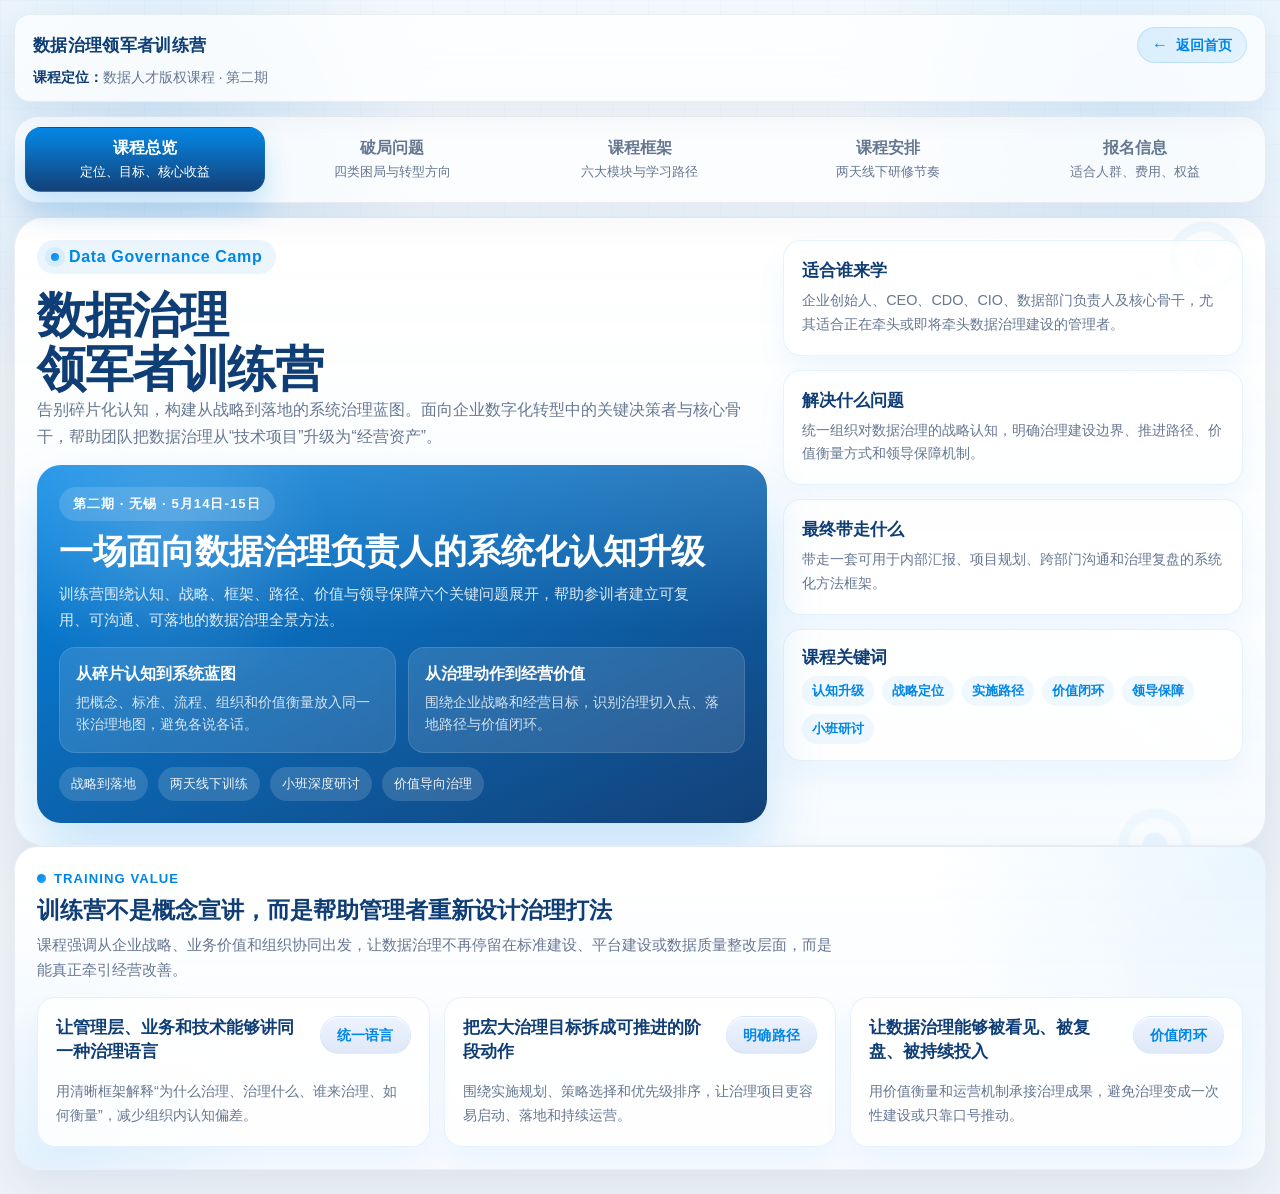
==== commit d6e69668: "Align card titles and badges" ====
--- a/DataGovernanceLeaderCamp/index.html
+++ b/DataGovernanceLeaderCamp/index.html
@@ -519,15 +519,18 @@
     }
 
     .tagged-card {
-      position: relative;
-      padding: 58px 18px 18px;
-      overflow: hidden;
-    }
-
-    .tagged-card .badge {
-      position: absolute;
-      top: 14px;
-      right: 14px;
+      padding: 18px;
+    }
+
+    .tagged-head {
+      display: grid;
+      grid-template-columns: minmax(0, 1fr) auto;
+      align-items: start;
+      gap: 12px;
+    }
+
+    .tagged-head .badge {
+      justify-self: end;
     }
 
     .hero-side-card h3,
@@ -1100,18 +1103,24 @@
 
               <div class="grid-3">
                 <article class="info-card tagged-card">
-                  <span class="badge">统一语言</span>
-                  <h3>让管理层、业务和技术能够讲同一种治理语言</h3>
+                  <div class="tagged-head">
+                    <h3>让管理层、业务和技术能够讲同一种治理语言</h3>
+                    <span class="badge">统一语言</span>
+                  </div>
                   <p>用清晰框架解释“为什么治理、治理什么、谁来治理、如何衡量”，减少组织内认知偏差。</p>
                 </article>
                 <article class="info-card tagged-card">
-                  <span class="badge">明确路径</span>
-                  <h3>把宏大治理目标拆成可推进的阶段动作</h3>
+                  <div class="tagged-head">
+                    <h3>把宏大治理目标拆成可推进的阶段动作</h3>
+                    <span class="badge">明确路径</span>
+                  </div>
                   <p>围绕实施规划、策略选择和优先级排序，让治理项目更容易启动、落地和持续运营。</p>
                 </article>
                 <article class="info-card tagged-card">
-                  <span class="badge">价值闭环</span>
-                  <h3>让数据治理能够被看见、被复盘、被持续投入</h3>
+                  <div class="tagged-head">
+                    <h3>让数据治理能够被看见、被复盘、被持续投入</h3>
+                    <span class="badge">价值闭环</span>
+                  </div>
                   <p>用价值衡量和运营机制承接治理成果，避免治理变成一次性建设或只靠口号推动。</p>
                 </article>
               </div>
@@ -1132,23 +1141,31 @@
 
               <div class="grid-4">
                 <article class="info-card tagged-card">
-                  <span class="badge">战略之困</span>
-                  <h3>数据治理与业务战略脱节</h3>
+                  <div class="tagged-head">
+                    <h3>数据治理与业务战略脱节</h3>
+                    <span class="badge">战略之困</span>
+                  </div>
                   <p>治理动作容易被理解成技术团队的内部工作，难以支撑企业战略、业务增长和经营决策。</p>
                 </article>
                 <article class="info-card tagged-card">
-                  <span class="badge">认知之困</span>
-                  <h3>治理价值难以获得高层共识</h3>
+                  <div class="tagged-head">
+                    <h3>治理价值难以获得高层共识</h3>
+                    <span class="badge">认知之困</span>
+                  </div>
                   <p>组织把数据治理看成纯 IT 项目，投入、优先级和协同机制都难以稳定获得支持。</p>
                 </article>
                 <article class="info-card tagged-card">
-                  <span class="badge">落地之困</span>
-                  <h3>概念很多，但不知道如何开局</h3>
+                  <div class="tagged-head">
+                    <h3>概念很多，但不知道如何开局</h3>
+                    <span class="badge">落地之困</span>
+                  </div>
                   <p>标准、口径、流程、职责、平台、质量问题交织在一起，推进时容易无从下手。</p>
                 </article>
                 <article class="info-card tagged-card">
-                  <span class="badge">成效之困</span>
-                  <h3>大量投入后成效仍然不清晰</h3>
+                  <div class="tagged-head">
+                    <h3>大量投入后成效仍然不清晰</h3>
+                    <span class="badge">成效之困</span>
+                  </div>
                   <p>数据质量、应用效率和业务收益难以量化，导致治理项目后续投入与运营动力不足。</p>
                 </article>
               </div>
@@ -1200,33 +1217,45 @@
 
               <div class="grid-3">
                 <article class="module-card tagged-card">
-                  <span class="badge">模块一</span>
-                  <h3>认知革新</h3>
+                  <div class="tagged-head">
+                    <h3>认知革新</h3>
+                    <span class="badge">模块一</span>
+                  </div>
                   <p>理解数据治理为什么不能只停留在技术或成本视角，建立“数据即经营资产”的管理认知。</p>
                 </article>
                 <article class="module-card tagged-card">
-                  <span class="badge">模块二</span>
-                  <h3>战略定位</h3>
+                  <div class="tagged-head">
+                    <h3>战略定位</h3>
+                    <span class="badge">模块二</span>
+                  </div>
                   <p>从企业战略出发，明确数据治理在组织增长、效率提升、风险管控和管理升级中的位置。</p>
                 </article>
                 <article class="module-card tagged-card">
-                  <span class="badge">模块三</span>
-                  <h3>全景地图</h3>
+                  <div class="tagged-head">
+                    <h3>全景地图</h3>
+                    <span class="badge">模块三</span>
+                  </div>
                   <p>建立数据治理核心框架，理解标准、质量、安全、组织、流程、平台与运营之间的关系。</p>
                 </article>
                 <article class="module-card tagged-card">
-                  <span class="badge">模块四</span>
-                  <h3>实施路径</h3>
+                  <div class="tagged-head">
+                    <h3>实施路径</h3>
+                    <span class="badge">模块四</span>
+                  </div>
                   <p>规划数据治理实施节奏，选择适配企业现状的切入点、建设阶段与推进策略。</p>
                 </article>
                 <article class="module-card tagged-card">
-                  <span class="badge">模块五</span>
-                  <h3>价值闭环</h3>
+                  <div class="tagged-head">
+                    <h3>价值闭环</h3>
+                    <span class="badge">模块五</span>
+                  </div>
                   <p>设计治理价值衡量、持续运营和复盘机制，让治理成果能够被看见、被评价、被迭代。</p>
                 </article>
                 <article class="module-card tagged-card">
-                  <span class="badge">模块六</span>
-                  <h3>领导保障</h3>
+                  <div class="tagged-head">
+                    <h3>领导保障</h3>
+                    <span class="badge">模块六</span>
+                  </div>
                   <p>建立顶层架构与场域协同机制，让高层支持、跨部门协作和组织责任真正落到行动上。</p>
                 </article>
               </div>
@@ -1375,18 +1404,24 @@
 
               <div class="grid-3">
                 <article class="info-card tagged-card">
-                  <span class="badge">战略决策层</span>
-                  <h3>企业创始人 / CEO</h3>
+                  <div class="tagged-head">
+                    <h3>企业创始人 / CEO</h3>
+                    <span class="badge">战略决策层</span>
+                  </div>
                   <p>适合希望从企业战略和经营管理视角重新理解数据治理价值的业务一号位。</p>
                 </article>
                 <article class="info-card tagged-card">
-                  <span class="badge">数字化负责人</span>
-                  <h3>CDO / CIO / IT负责人</h3>
+                  <div class="tagged-head">
+                    <h3>CDO / CIO / IT负责人</h3>
+                    <span class="badge">数字化负责人</span>
+                  </div>
                   <p>适合需要统筹数字化建设、数据资产、数据平台和跨部门协同的核心负责人。</p>
                 </article>
                 <article class="info-card tagged-card">
-                  <span class="badge">治理推进团队</span>
-                  <h3>数据部门负责人及核心骨干</h3>
+                  <div class="tagged-head">
+                    <h3>数据部门负责人及核心骨干</h3>
+                    <span class="badge">治理推进团队</span>
+                  </div>
                   <p>适合需要负责治理规划、标准推进、数据质量、指标体系和日常运营的落地团队。</p>
                 </article>
               </div>
@@ -1412,8 +1447,10 @@
                   <p>费用包含两日培训、午餐及茶歇；不包含差旅费用。</p>
                 </article>
                 <article class="fee-card tagged-card">
-                  <span class="badge">学习形式</span>
-                  <h3>小班深度研讨，强调面对面交流</h3>
+                  <div class="tagged-head">
+                    <h3>小班深度研讨，强调面对面交流</h3>
+                    <span class="badge">学习形式</span>
+                  </div>
                   <p>海报信息显示总人数不超过 30 人，学习过程中包含分组研讨与现场交流，更适合管理者带着真实问题参与。</p>
                   <div class="list">
                     <div class="list-item">两天集中训练，减少碎片化学习。</div>
